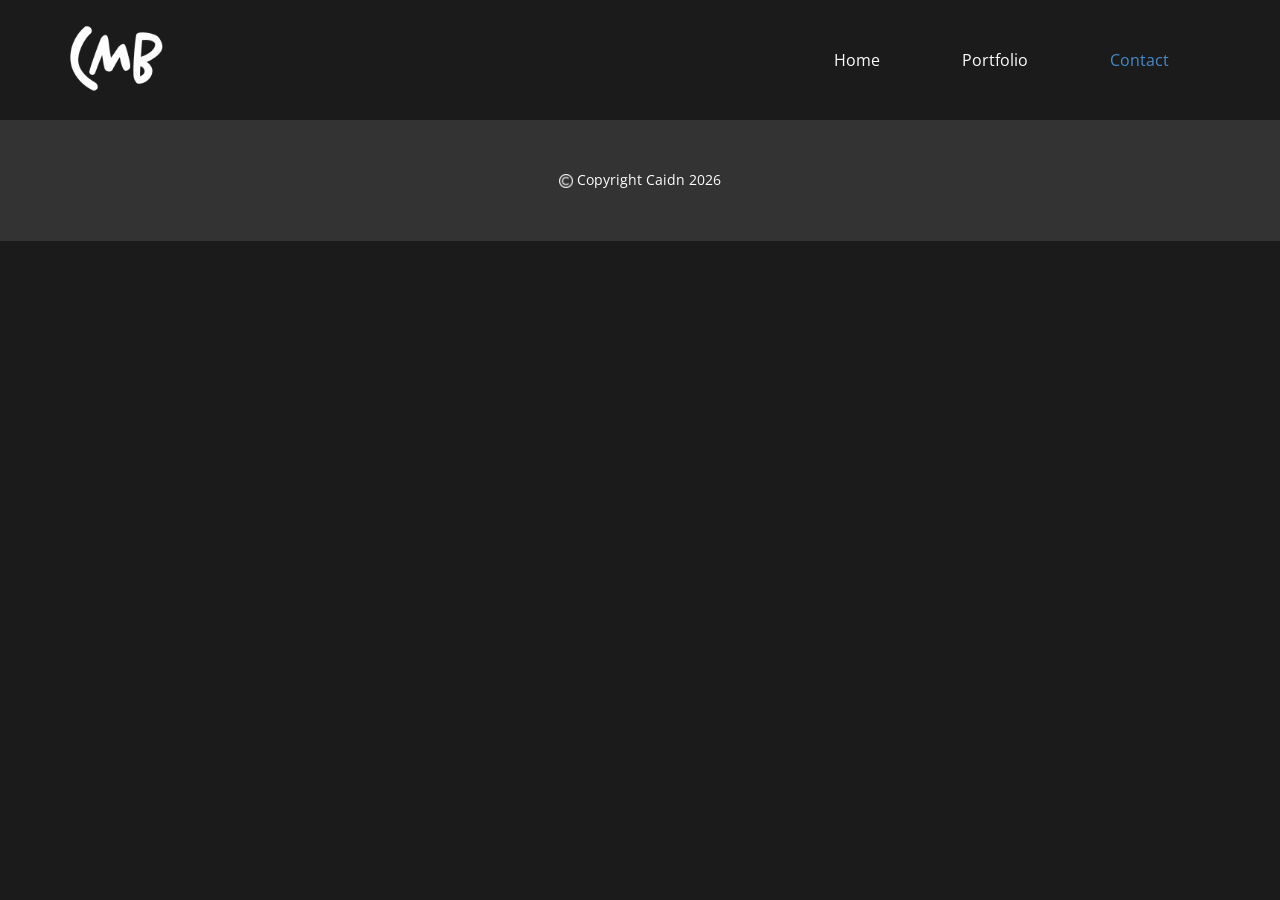
==== Contact.html @ be041316 "Complete design overhaul" ====
<!DOCTYPE html>
<html style="font-size: 16px;" lang="en"><head>
    <meta name="viewport" content="width=device-width, initial-scale=1.0">
    <meta charset="utf-8">
    <meta name="keywords" content="">
    <meta name="description" content="">
    <title>Contact</title>
    <link rel="stylesheet" href="nicepage.css" media="screen">
<link rel="stylesheet" href="Contact.css" media="screen">
    <script class="u-script" type="text/javascript" src="jquery.js" defer=""></script>
    <script class="u-script" type="text/javascript" src="nicepage.js" defer=""></script>
    <meta name="generator" content="Nicepage 8.6.23, nicepage.com">
    <link rel="icon" href="images/cmb-logo2.png">
    
    
    
    <link id="u-page-google-font" rel="stylesheet" href="https://fonts.googleapis.com/css2?display=swap&amp;family=Roboto:ital,wght@0,100;0,200;0,300;0,400;0,500;0,600;0,700;0,800;0,900;1,100;1,200;1,300;1,400;1,500;1,600;1,700;1,800;1,900&amp;family=Open+Sans:ital,wght@0,300;0,400;0,500;0,600;0,700;0,800;1,300;1,400;1,500;1,600;1,700;1,800">
    <script type="application/ld+json">{
		"@context": "http://schema.org",
		"@type": "Organization",
		"name": "Site1",
		"logo": "images/cmb-logo2.png?rand=8e5c"
}</script>
    <meta name="theme-color" content="#478ac9">
    <meta property="og:title" content="Contact">
    <meta property="og:description" content="">
    <meta property="og:type" content="website">
  <meta data-intl-tel-input-cdn-path="intlTelInput/"></head>
  <body data-path-to-root="./" data-include-products="false" class="u-body u-xl-mode" data-lang="en"><header class="u-clearfix u-header u-header" id="header"><div class="u-clearfix u-sheet u-valign-middle-lg u-valign-middle-md u-valign-middle-sm u-valign-middle-xs u-sheet-1">
        <a href="./" data-page-id="881613988" class="u-image u-logo u-image-1" data-image-width="2000" data-image-height="2000">
          <img src="images/cmb-logo2.png?rand=8e5c" class="u-logo-image u-logo-image-1" title="Home">
        </a>
        <nav class="u-menu u-menu-one-level u-offcanvas u-menu-1" role="navigation" aria-label="Menu navigation">
          <div class="menu-collapse" style="font-size: 1rem; letter-spacing: 0px;">
            <a class="u-button-style u-custom-left-right-menu-spacing u-custom-padding-bottom u-custom-text-hover-color u-custom-top-bottom-menu-spacing u-hamburger-link u-nav-link u-text-active-palette-1-base u-text-hover-palette-5-base" href="#" tabindex="-1" aria-label="Open menu" aria-controls="9344">
              <svg class="u-svg-link" viewBox="0 0 24 24"><use xlink:href="#menu-hamburger"></use></svg>
              <svg class="u-svg-content" version="1.1" id="menu-hamburger" viewBox="0 0 16 16" x="0px" y="0px" xmlns:xlink="http://www.w3.org/1999/xlink" xmlns="http://www.w3.org/2000/svg"><g><rect y="1" width="16" height="2"></rect><rect y="7" width="16" height="2"></rect><rect y="13" width="16" height="2"></rect>
</g></svg>
            </a>
          </div>
          <div class="u-custom-menu u-nav-container">
            <ul class="u-nav u-unstyled u-nav-1" role="menubar"><li role="none" class="u-nav-item"><a role="menuitem" class="u-button-style u-nav-link u-text-active-palette-1-base u-text-hover-palette-5-base u-nav-link-2" href="./">Home</a>
</li><li role="none" class="u-nav-item"><a role="menuitem" class="u-button-style u-nav-link u-text-active-palette-1-base u-text-hover-palette-5-base u-nav-link-2" href="Portfolio.html">Portfolio</a>
</li><li role="none" class="u-nav-item"><a role="menuitem" class="u-button-style u-nav-link u-text-active-palette-1-base u-text-hover-palette-5-base u-nav-link-2" href="Contact.html">Contact</a>
</li></ul>
          </div>
          <div class="u-custom-menu u-nav-container-collapse" id="9344" role="region" aria-label="Menu panel">
            <div class="u-black u-container-style u-inner-container-layout u-opacity u-opacity-95 u-sidenav">
              <div class="u-inner-container-layout u-sidenav-overflow">
                <div class="u-menu-close" tabindex="-1" aria-label="Close menu"></div>
                <ul class="u-align-center u-nav u-popupmenu-items u-unstyled u-nav-2" role="menubar"><li role="none" class="u-nav-item"><a role="menuitem" class="u-button-style u-nav-link" href="./">Home</a>
</li><li role="none" class="u-nav-item"><a role="menuitem" class="u-button-style u-nav-link" href="Portfolio.html">Portfolio</a>
</li><li role="none" class="u-nav-item"><a role="menuitem" class="u-button-style u-nav-link" href="Contact.html">Contact</a>
</li></ul>
              </div>
            </div>
            <div class="u-black u-menu-overlay u-opacity u-opacity-70"></div>
          </div>
        </nav>
      </div></header>
    <section class="u-clearfix u-section-1" id="block-1">
      <div class="u-clearfix u-sheet u-sheet-1"></div>
    </section>
    
    
    
    <footer class="u-align-center u-clearfix u-container-align-center u-footer u-grey-80 u-footer" id="footer"><div class="u-clearfix u-sheet u-valign-middle-xl u-sheet-1">
        <p class="u-small-text u-text u-text-variant u-text-1"><span class="u-file-icon u-icon u-text-white"><img src="images/1294391-c0ba6b8b.png" alt=""></span>&nbsp;Copyright ​Caidn 2026
        </p>
      </div></footer>
  
</body></html>
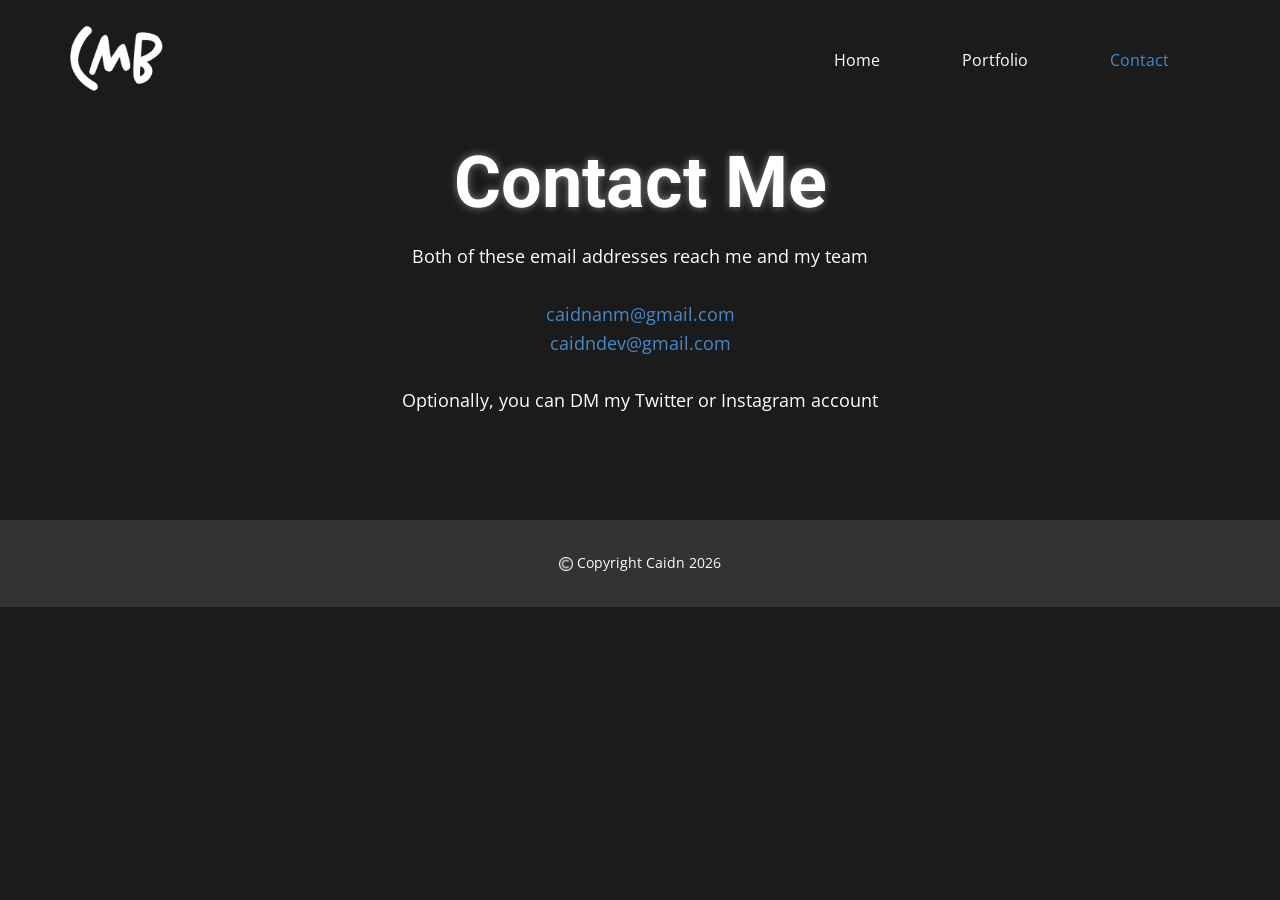
==== commit 398b2b21: "Completed the Portfolio and Contact Page" ====
--- a/Contact.html
+++ b/Contact.html
@@ -18,17 +18,17 @@
     <script type="application/ld+json">{
 		"@context": "http://schema.org",
 		"@type": "Organization",
-		"name": "Site1",
-		"logo": "images/cmb-logo2.png?rand=8e5c"
+		"name": "Caidn",
+		"logo": "/images/cmb-logo2.png?rand=8e5c"
 }</script>
     <meta name="theme-color" content="#478ac9">
     <meta property="og:title" content="Contact">
     <meta property="og:description" content="">
     <meta property="og:type" content="website">
   <meta data-intl-tel-input-cdn-path="intlTelInput/"></head>
-  <body data-path-to-root="./" data-include-products="false" class="u-body u-xl-mode" data-lang="en"><header class="u-clearfix u-header u-header" id="header"><div class="u-clearfix u-sheet u-valign-middle-lg u-valign-middle-md u-valign-middle-sm u-valign-middle-xs u-sheet-1">
-        <a href="./" data-page-id="881613988" class="u-image u-logo u-image-1" data-image-width="2000" data-image-height="2000">
-          <img src="images/cmb-logo2.png?rand=8e5c" class="u-logo-image u-logo-image-1" title="Home">
+  <body data-path-to-root="/" data-include-products="false" class="u-body u-clearfix u-xl-mode" data-lang="en"><header class="u-clearfix u-header u-header" id="header"><div class="u-clearfix u-sheet u-valign-middle-lg u-valign-middle-md u-valign-middle-sm u-valign-middle-xs u-sheet-1">
+        <a href="/" data-page-id="881613988" class="u-image u-logo u-image-1" data-image-width="2000" data-image-height="2000">
+          <img src="/images/cmb-logo2.png?rand=8e5c" class="u-logo-image u-logo-image-1" title="Home">
         </a>
         <nav class="u-menu u-menu-one-level u-offcanvas u-menu-1" role="navigation" aria-label="Menu navigation">
           <div class="menu-collapse" style="font-size: 1rem; letter-spacing: 0px;">
@@ -39,18 +39,18 @@
             </a>
           </div>
           <div class="u-custom-menu u-nav-container">
-            <ul class="u-nav u-unstyled u-nav-1" role="menubar"><li role="none" class="u-nav-item"><a role="menuitem" class="u-button-style u-nav-link u-text-active-palette-1-base u-text-hover-palette-5-base u-nav-link-2" href="./">Home</a>
-</li><li role="none" class="u-nav-item"><a role="menuitem" class="u-button-style u-nav-link u-text-active-palette-1-base u-text-hover-palette-5-base u-nav-link-2" href="Portfolio.html">Portfolio</a>
-</li><li role="none" class="u-nav-item"><a role="menuitem" class="u-button-style u-nav-link u-text-active-palette-1-base u-text-hover-palette-5-base u-nav-link-2" href="Contact.html">Contact</a>
+            <ul class="u-nav u-unstyled u-nav-1" role="menubar"><li role="none" class="u-nav-item"><a role="menuitem" class="u-button-style u-nav-link u-text-active-palette-1-base u-text-hover-palette-5-base u-nav-link-2" href="/">Home</a>
+</li><li role="none" class="u-nav-item"><a role="menuitem" class="u-button-style u-nav-link u-text-active-palette-1-base u-text-hover-palette-5-base u-nav-link-2" href="/Portfolio.html">Portfolio</a>
+</li><li role="none" class="u-nav-item"><a role="menuitem" class="u-button-style u-nav-link u-text-active-palette-1-base u-text-hover-palette-5-base u-nav-link-2" href="/Contact.html">Contact</a>
 </li></ul>
           </div>
           <div class="u-custom-menu u-nav-container-collapse" id="9344" role="region" aria-label="Menu panel">
             <div class="u-black u-container-style u-inner-container-layout u-opacity u-opacity-95 u-sidenav">
               <div class="u-inner-container-layout u-sidenav-overflow">
                 <div class="u-menu-close" tabindex="-1" aria-label="Close menu"></div>
-                <ul class="u-align-center u-nav u-popupmenu-items u-unstyled u-nav-2" role="menubar"><li role="none" class="u-nav-item"><a role="menuitem" class="u-button-style u-nav-link" href="./">Home</a>
-</li><li role="none" class="u-nav-item"><a role="menuitem" class="u-button-style u-nav-link" href="Portfolio.html">Portfolio</a>
-</li><li role="none" class="u-nav-item"><a role="menuitem" class="u-button-style u-nav-link" href="Contact.html">Contact</a>
+                <ul class="u-align-center u-nav u-popupmenu-items u-unstyled u-nav-2" role="menubar"><li role="none" class="u-nav-item"><a role="menuitem" class="u-button-style u-nav-link" href="/">Home</a>
+</li><li role="none" class="u-nav-item"><a role="menuitem" class="u-button-style u-nav-link" href="/Portfolio.html">Portfolio</a>
+</li><li role="none" class="u-nav-item"><a role="menuitem" class="u-button-style u-nav-link" href="/Contact.html">Contact</a>
 </li></ul>
               </div>
             </div>
@@ -59,13 +59,23 @@
         </nav>
       </div></header>
     <section class="u-clearfix u-section-1" id="block-1">
-      <div class="u-clearfix u-sheet u-sheet-1"></div>
+      <div class="u-clearfix u-sheet u-sheet-1">
+        <h1 class="u-text u-text-default u-text-1">Contact Me</h1>
+        <p class="u-align-center u-text u-text-default u-text-2">Both of these email addresses reach me and my team<br>
+          <br>
+          <a href="mailto:caidnanm@gmail.com" class="u-active-none u-border-none u-btn u-button-link u-button-style u-hover-none u-none u-text-palette-1-base u-btn-1">caidnanm@gmail.com<br>
+          </a>
+          <a href="mailto:caidndev@gmail.com" class="u-active-none u-border-none u-btn u-button-link u-button-style u-hover-none u-none u-text-palette-1-base u-btn-2">caidndev@gmail.com</a>
+          <br>
+          <br>Optionally, you can DM my Twitter or Instagram account
+        </p>
+      </div>
     </section>
     
     
     
     <footer class="u-align-center u-clearfix u-container-align-center u-footer u-grey-80 u-footer" id="footer"><div class="u-clearfix u-sheet u-valign-middle-xl u-sheet-1">
-        <p class="u-small-text u-text u-text-variant u-text-1"><span class="u-file-icon u-icon u-text-white"><img src="images/1294391-c0ba6b8b.png" alt=""></span>&nbsp;Copyright ​Caidn 2026
+        <p class="u-small-text u-text u-text-variant u-text-1"><span class="u-file-icon u-icon u-text-white"><img src="/images/1294391-c0ba6b8b.png" alt=""></span>&nbsp;Copyright ​Caidn 2026
         </p>
       </div></footer>
   
--- a/nicepage.css
+++ b/nicepage.css
@@ -45995,33 +45995,17 @@
 }
 
 .u-footer .u-sheet-1 {
-  min-height: 121px;
+  min-height: 87px;
 }
 
 .u-footer .u-text-1 {
   width: 417px;
-  margin: 49px auto;
-}
-@media (max-width: 1199px) {
-  .u-footer .u-sheet-1 {
-    min-height: 99px;
-  }
-}
-@media (max-width: 991px) {
-  .u-footer .u-sheet-1 {
-    min-height: 76px;
-  }
-}
-@media (max-width: 767px) {
-  .u-footer .u-sheet-1 {
-    min-height: 57px;
-  }
-}
+  margin: 32px auto;
+}
+
+
+
 @media (max-width: 575px) {
-  .u-footer .u-sheet-1 {
-    min-height: 36px;
-  }
-
   .u-footer .u-text-1 {
     width: 340px;
   }
--- a/Contact.css
+++ b/Contact.css
@@ -0,0 +1,25 @@
+.u-section-1 .u-sheet-1 {
+  min-height: 400px;
+}
+
+.u-section-1 .u-text-1 {
+  font-weight: 700;
+  text-shadow: 0px 0px 8px rgba(128,128,128,1);
+  margin: 23px auto 0;
+}
+
+.u-section-1 .u-text-2 {
+  margin-left: auto;
+  margin-right: auto;
+  margin-bottom: 60px;
+}
+
+.u-section-1 .u-btn-1 {
+  background-image: none;
+  padding: 0;
+}
+
+.u-section-1 .u-btn-2 {
+  background-image: none;
+  padding: 0;
+}
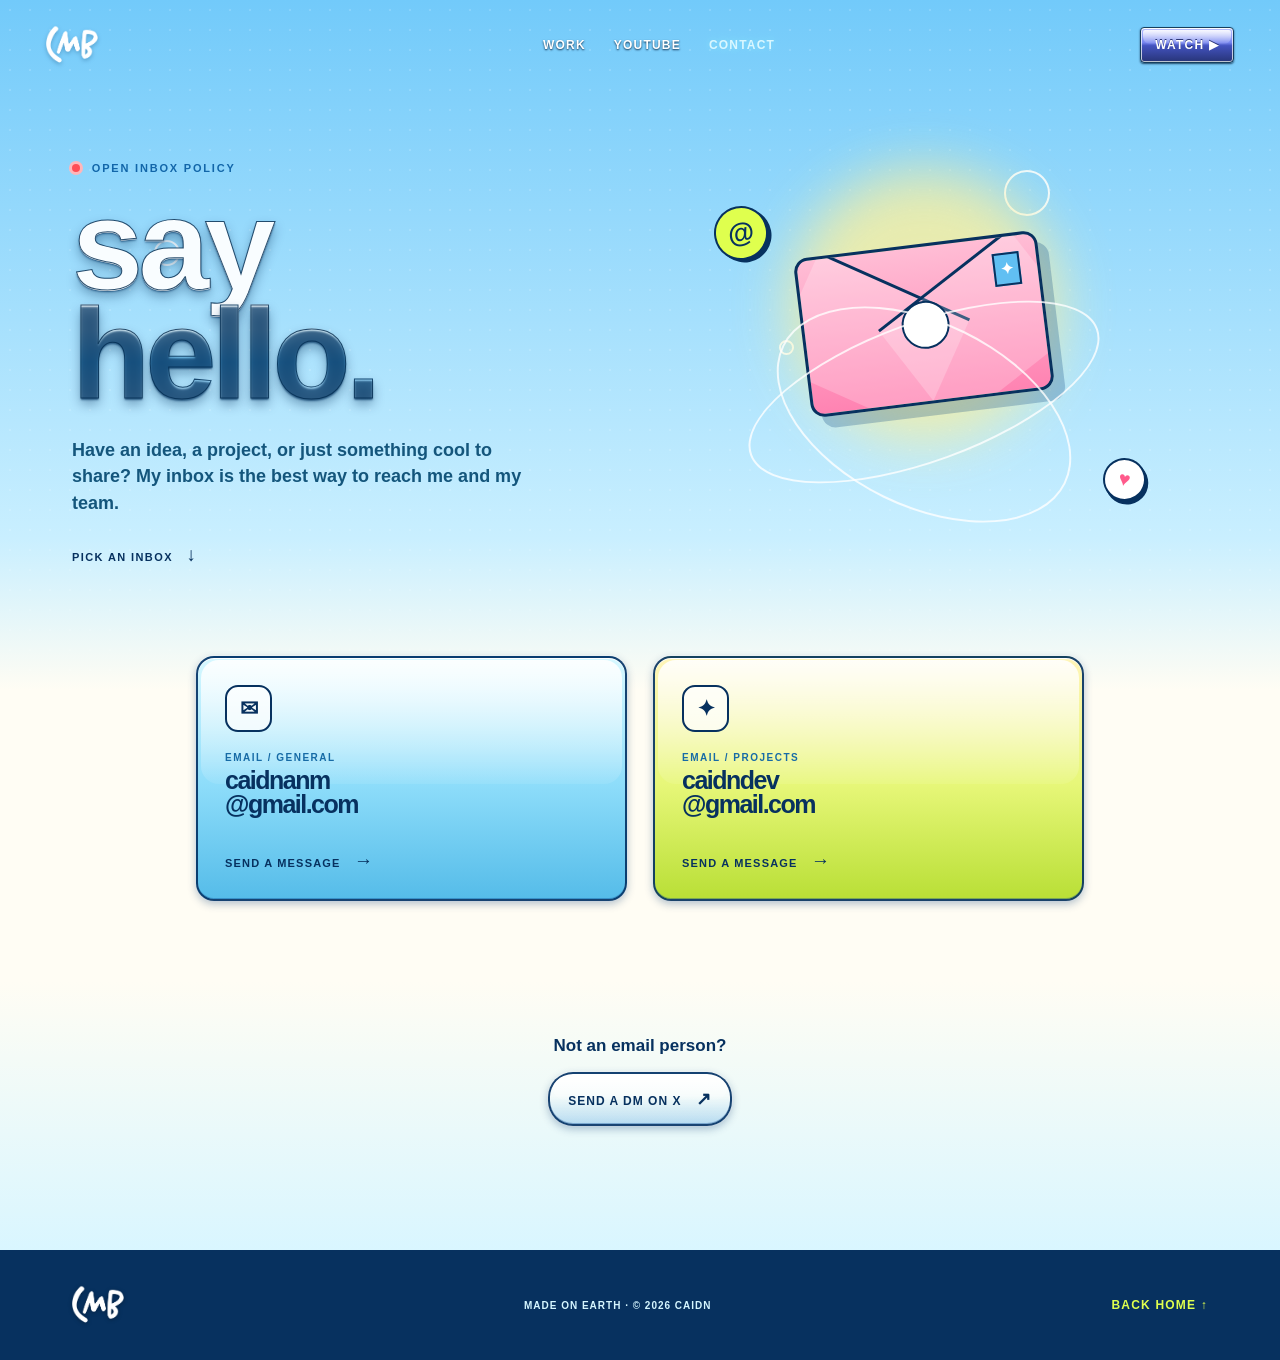
==== commit 6f56bbfc: "WEBSITE REWORK ai" ====
--- a/Contact.html
+++ b/Contact.html
@@ -1,82 +1,158 @@
-<!DOCTYPE html>
-<html style="font-size: 16px;" lang="en"><head>
-    <meta name="viewport" content="width=device-width, initial-scale=1.0">
+<!doctype html>
+<html lang="en">
+  <head>
     <meta charset="utf-8">
-    <meta name="keywords" content="">
-    <meta name="description" content="">
-    <title>Contact</title>
-    <link rel="stylesheet" href="nicepage.css" media="screen">
-<link rel="stylesheet" href="Contact.css" media="screen">
-    <script class="u-script" type="text/javascript" src="jquery.js" defer=""></script>
-    <script class="u-script" type="text/javascript" src="nicepage.js" defer=""></script>
-    <meta name="generator" content="Nicepage 8.6.23, nicepage.com">
+    <meta name="viewport" content="width=device-width, initial-scale=1">
+    <meta name="description" content="Get in touch with Caidn.">
+    <title>
+      Contact Caidn
+    </title>
     <link rel="icon" href="images/cmb-logo2.png">
-    
-    
-    
-    <link id="u-page-google-font" rel="stylesheet" href="https://fonts.googleapis.com/css2?display=swap&amp;family=Roboto:ital,wght@0,100;0,200;0,300;0,400;0,500;0,600;0,700;0,800;0,900;1,100;1,200;1,300;1,400;1,500;1,600;1,700;1,800;1,900&amp;family=Open+Sans:ital,wght@0,300;0,400;0,500;0,600;0,700;0,800;1,300;1,400;1,500;1,600;1,700;1,800">
-    <script type="application/ld+json">{
-		"@context": "http://schema.org",
-		"@type": "Organization",
-		"name": "Caidn",
-		"logo": "/images/cmb-logo2.png?rand=8e5c"
-}</script>
-    <meta name="theme-color" content="#478ac9">
-    <meta property="og:title" content="Contact">
-    <meta property="og:description" content="">
-    <meta property="og:type" content="website">
-  <meta data-intl-tel-input-cdn-path="intlTelInput/"></head>
-  <body data-path-to-root="/" data-include-products="false" class="u-body u-clearfix u-xl-mode" data-lang="en"><header class="u-clearfix u-header u-header" id="header"><div class="u-clearfix u-sheet u-valign-middle-lg u-valign-middle-md u-valign-middle-sm u-valign-middle-xs u-sheet-1">
-        <a href="/" data-page-id="881613988" class="u-image u-logo u-image-1" data-image-width="2000" data-image-height="2000">
-          <img src="/images/cmb-logo2.png?rand=8e5c" class="u-logo-image u-logo-image-1" title="Home">
+    <link rel="stylesheet" href="fonts.css">
+    <link rel="stylesheet" href="Contact.css">
+    <link rel="stylesheet" href="aero.css">
+    <link rel="stylesheet" href="logo.css">
+  </head>
+  <body>
+    <div class="sky" aria-hidden="true">
+      <i class="bubble b1">
+      </i>
+      <i class="bubble b2">
+      </i>
+      <i class="bubble b3">
+      </i>
+    </div>
+    <header class="site-header">
+      <a class="brand" href="index.html" aria-label="Caidn home">
+        <img class="cmb-logo" src="images/cmb-logo2.png" alt="CMB">
+      </a>
+      <nav aria-label="Main navigation">
+        <a href="index.html#work">
+          WORK
         </a>
-        <nav class="u-menu u-menu-one-level u-offcanvas u-menu-1" role="navigation" aria-label="Menu navigation">
-          <div class="menu-collapse" style="font-size: 1rem; letter-spacing: 0px;">
-            <a class="u-button-style u-custom-left-right-menu-spacing u-custom-padding-bottom u-custom-text-hover-color u-custom-top-bottom-menu-spacing u-hamburger-link u-nav-link u-text-active-palette-1-base u-text-hover-palette-5-base" href="#" tabindex="-1" aria-label="Open menu" aria-controls="9344">
-              <svg class="u-svg-link" viewBox="0 0 24 24"><use xlink:href="#menu-hamburger"></use></svg>
-              <svg class="u-svg-content" version="1.1" id="menu-hamburger" viewBox="0 0 16 16" x="0px" y="0px" xmlns:xlink="http://www.w3.org/1999/xlink" xmlns="http://www.w3.org/2000/svg"><g><rect y="1" width="16" height="2"></rect><rect y="7" width="16" height="2"></rect><rect y="13" width="16" height="2"></rect>
-</g></svg>
-            </a>
+        <a href="index.html#youtube">
+          YOUTUBE
+        </a>
+        <a class="current" href="Contact.html">
+          CONTACT
+        </a>
+      </nav>
+      <a class="mini-cta" href="https://www.youtube.com/@Caidn" target="_blank" rel="noreferrer">
+        WATCH
+        <span>
+          ▶
+        </span>
+      </a>
+    </header>
+    <main>
+      <section class="contact-hero">
+        <div class="copy">
+          <p class="eyebrow">
+            <span class="live-dot">
+            </span>
+            OPEN INBOX POLICY
+          </p>
+          <h1>
+            say
+            <br>
+            <em>
+              hello.
+            </em>
+          </h1>
+          <p class="intro">
+            Have an idea, a project, or just something cool to share? My inbox is the best way to reach me and my team.
+          </p>
+          <div class="arrow-note">
+            PICK AN INBOX
+            <span>
+              ↓
+            </span>
           </div>
-          <div class="u-custom-menu u-nav-container">
-            <ul class="u-nav u-unstyled u-nav-1" role="menubar"><li role="none" class="u-nav-item"><a role="menuitem" class="u-button-style u-nav-link u-text-active-palette-1-base u-text-hover-palette-5-base u-nav-link-2" href="/">Home</a>
-</li><li role="none" class="u-nav-item"><a role="menuitem" class="u-button-style u-nav-link u-text-active-palette-1-base u-text-hover-palette-5-base u-nav-link-2" href="/Portfolio.html">Portfolio</a>
-</li><li role="none" class="u-nav-item"><a role="menuitem" class="u-button-style u-nav-link u-text-active-palette-1-base u-text-hover-palette-5-base u-nav-link-2" href="/Contact.html">Contact</a>
-</li></ul>
+        </div>
+        <div class="message-orb" aria-hidden="true">
+          <div class="orb-glow">
           </div>
-          <div class="u-custom-menu u-nav-container-collapse" id="9344" role="region" aria-label="Menu panel">
-            <div class="u-black u-container-style u-inner-container-layout u-opacity u-opacity-95 u-sidenav">
-              <div class="u-inner-container-layout u-sidenav-overflow">
-                <div class="u-menu-close" tabindex="-1" aria-label="Close menu"></div>
-                <ul class="u-align-center u-nav u-popupmenu-items u-unstyled u-nav-2" role="menubar"><li role="none" class="u-nav-item"><a role="menuitem" class="u-button-style u-nav-link" href="/">Home</a>
-</li><li role="none" class="u-nav-item"><a role="menuitem" class="u-button-style u-nav-link" href="/Portfolio.html">Portfolio</a>
-</li><li role="none" class="u-nav-item"><a role="menuitem" class="u-button-style u-nav-link" href="/Contact.html">Contact</a>
-</li></ul>
-              </div>
-            </div>
-            <div class="u-black u-menu-overlay u-opacity u-opacity-70"></div>
+          <div class="envelope">
+            <span class="stamp">
+              ✦
+            </span>
+            <i>
+            </i>
           </div>
-        </nav>
-      </div></header>
-    <section class="u-clearfix u-section-1" id="block-1">
-      <div class="u-clearfix u-sheet u-sheet-1">
-        <h1 class="u-text u-text-default u-text-1">Contact Me</h1>
-        <p class="u-align-center u-text u-text-default u-text-2">Both of these email addresses reach me and my team<br>
-          <br>
-          <a href="mailto:caidnanm@gmail.com" class="u-active-none u-border-none u-btn u-button-link u-button-style u-hover-none u-none u-text-palette-1-base u-btn-1">caidnanm@gmail.com<br>
-          </a>
-          <a href="mailto:caidndev@gmail.com" class="u-active-none u-border-none u-btn u-button-link u-button-style u-hover-none u-none u-text-palette-1-base u-btn-2">caidndev@gmail.com</a>
-          <br>
-          <br>Optionally, you can DM my Twitter or Instagram account
+          <div class="orbit o1">
+          </div>
+          <div class="orbit o2">
+          </div>
+          <span class="float-icon at">
+            @
+          </span>
+          <span class="float-icon heart">
+            ♥
+          </span>
+        </div>
+      </section>
+      <section class="contact-options">
+        <a class="contact-card email-one" href="mailto:caidnanm@gmail.com">
+          <span class="card-icon">
+            ✉
+          </span>
+          <span class="card-meta">
+            EMAIL / GENERAL
+          </span>
+          <strong>
+            caidnanm
+            <br>
+            @gmail.com
+          </strong>
+          <span class="send">
+            SEND A MESSAGE
+            <b>
+              →
+            </b>
+          </span>
+        </a>
+        <a class="contact-card email-two" href="mailto:caidndev@gmail.com">
+          <span class="card-icon">
+            ✦
+          </span>
+          <span class="card-meta">
+            EMAIL / PROJECTS
+          </span>
+          <strong>
+            caidndev
+            <br>
+            @gmail.com
+          </strong>
+          <span class="send">
+            SEND A MESSAGE
+            <b>
+              →
+            </b>
+          </span>
+        </a>
+      </section>
+      <section class="social-prompt">
+        <p>
+          Not an email person?
         </p>
-      </div>
-    </section>
-    
-    
-    
-    <footer class="u-align-center u-clearfix u-container-align-center u-footer u-grey-80 u-footer" id="footer"><div class="u-clearfix u-sheet u-valign-middle-xl u-sheet-1">
-        <p class="u-small-text u-text u-text-variant u-text-1"><span class="u-file-icon u-icon u-text-white"><img src="/images/1294391-c0ba6b8b.png" alt=""></span>&nbsp;Copyright ​Caidn 2026
-        </p>
-      </div></footer>
-  
-</body></html>+        <a href="https://x.com/CaidnANM" target="_blank" rel="noreferrer">
+          SEND A DM ON X
+          <span>
+            ↗
+          </span>
+        </a>
+      </section>
+    </main>
+    <footer>
+      <a class="brand" href="index.html">
+        <img class="cmb-logo" src="images/cmb-logo2.png" alt="CMB">
+      </a>
+      <p>
+        MADE ON EARTH · © 2026 CAIDN
+      </p>
+      <a href="index.html" class="back-home">
+        BACK HOME ↑
+      </a>
+    </footer>
+  </body>
+</html>
--- a/fonts.css
+++ b/fonts.css
@@ -0,0 +1,27 @@
+/* Coolvetica is used when it is installed on the visitor's device. */
+:root {
+  --display-font: "Coolvetica", "Arial Narrow", Arial, sans-serif;
+  --body-font: "Coolvetica", "Arial Narrow", Arial, sans-serif;
+}
+
+body,
+button,
+input,
+textarea,
+select,
+.brand,
+h1,
+h2,
+h3,
+.card-caption h3,
+.window-body p,
+.game-label,
+.music-label,
+.edit-title,
+.contact-card strong {
+  font-family: var(--body-font) !important;
+}
+
+body.u-body {
+  font-family: var(--body-font) !important;
+}
--- a/Contact.css
+++ b/Contact.css
@@ -1,25 +1,445 @@
-.u-section-1 .u-sheet-1 {
-  min-height: 400px;
-}
-
-.u-section-1 .u-text-1 {
-  font-weight: 700;
-  text-shadow: 0px 0px 8px rgba(128,128,128,1);
-  margin: 23px auto 0;
-}
-
-.u-section-1 .u-text-2 {
-  margin-left: auto;
-  margin-right: auto;
-  margin-bottom: 60px;
-}
-
-.u-section-1 .u-btn-1 {
-  background-image: none;
-  padding: 0;
-}
-
-.u-section-1 .u-btn-2 {
-  background-image: none;
-  padding: 0;
-}+:root {
+  --ink:#07315f;
+  --lime:#dfff4e;
+  --cream:#fffdf4;
+  --pink:#ff93bd
+}
+* {
+  box-sizing:border-box
+}
+body {
+  margin:0;
+  background:var(--cream);
+  color:var(--ink);
+  font-family:Nunito,Arial,sans-serif;
+  font-weight:700;
+  overflow-x:hidden
+}
+.sky {
+  position:absolute;
+  inset:0 0 auto;
+  height:690px;
+  background:linear-gradient(180deg,#72cafa,#c9efff 78%,var(--cream));
+  z-index:-1;
+  overflow:hidden
+}
+.sky:after {
+  content:"";
+  position:absolute;
+  inset:0;
+  background-image:radial-gradient(#fff 1px,transparent 1px);
+  background-size:20px 20px;
+  opacity:.16
+}
+.bubble {
+  position:absolute;
+  border:2px solid rgba(255,255,255,.85);
+  border-radius:50%
+}
+.b1 {
+  width:26px;
+  height:26px;
+  left:12%;
+  top:240px
+}
+.b2 {
+  width:46px;
+  height:46px;
+  right:18%;
+  top:170px
+}
+.b3 {
+  width:15px;
+  height:15px;
+  right:38%;
+  top:340px
+}
+.site-header {
+  height:90px;
+  max-width:1240px;
+  margin:auto;
+  padding:18px 26px;
+  display:flex;
+  align-items:center;
+  justify-content:space-between;
+  position:relative;
+  z-index:2
+}
+.brand {
+  display:flex;
+  align-items:center;
+  gap:9px;
+  text-decoration:none;
+  color:var(--ink);
+  font-family:"Space Grotesk",sans-serif;
+  font-size:21px;
+  font-weight:700;
+  letter-spacing:-1.5px
+}
+.brand-mark {
+  display:grid;
+  place-items:center;
+  width:38px;
+  height:38px;
+  border-radius:50% 48% 48% 48%;
+  background:linear-gradient(135deg,#f4ffb8,#4cdb70);
+  border:2px solid var(--ink);
+  box-shadow:3px 3px 0 var(--ink);
+  font-size:20px;
+  transform:rotate(-8deg)
+}
+.dot {
+  color:#fff;
+  text-shadow:1px 1px 0 var(--ink)
+}
+nav {
+  display:flex;
+  gap:28px;
+  margin-left:80px
+}
+nav a,.mini-cta,.back-home {
+  font-size:12px;
+  letter-spacing:1.2px;
+  text-decoration:none;
+  color:var(--ink)
+}
+nav a:hover,nav .current {
+  color:#fff
+}
+.mini-cta,.contact-card,.social-prompt a {
+  position:relative;
+  isolation:isolate;
+  overflow:hidden;
+  border:2px solid rgba(2,48,99,.9);
+  background:linear-gradient(180deg,rgba(255,255,255,.9) 0%,rgba(255,255,255,.28) 45%,rgba(16,125,212,.24) 100%);
+  box-shadow:inset 0 1px 0 #fff,inset 0 -1px 0 rgba(0,65,140,.34),0 3px 8px rgba(1,53,110,.3),0 0 0 1px rgba(255,255,255,.6)
+}
+.mini-cta:before,.contact-card:before,.social-prompt a:before {
+  content:"";
+  position:absolute;
+  z-index:-1;
+  inset:2px 3px 48%;
+  border-radius:inherit;
+  background:linear-gradient(180deg,rgba(255,255,255,.9),rgba(255,255,255,.08))
+}
+.mini-cta {
+  padding:10px 14px;
+  border-radius:20px
+}
+.contact-hero {
+  max-width:1188px;
+  min-height:515px;
+  padding:72px 26px 55px;
+  margin:auto;
+  display:grid;
+  grid-template-columns:1fr 1fr
+}
+.eyebrow {
+  font-size:11px;
+  letter-spacing:1.8px;
+  margin:0 0 17px;
+  color:#1266a9
+}
+.live-dot {
+  display:inline-block;
+  width:8px;
+  height:8px;
+  margin-right:7px;
+  border-radius:50%;
+  background:#ff4d55;
+  box-shadow:0 0 0 3px #ffb6ba
+}
+.contact-hero h1 {
+  font-family:"Space Grotesk",sans-serif;
+  letter-spacing:-5px;
+  line-height:.85;
+  margin:0;
+  font-size:clamp(78px,10vw,138px);
+  color:rgba(255,255,255,.78);
+  -webkit-text-stroke:2px var(--ink);
+  text-shadow:0 2px 0 #fff,3px 4px 0 rgba(4,55,108,.42),0 7px 15px rgba(0,79,166,.35)
+}
+.contact-hero h1 em {
+  font-style:normal;
+  background:linear-gradient(180deg,#fff,#c7f7ff 36%,#74d1ff 55%,#fff);
+  background-clip:text;
+  -webkit-background-clip:text;
+  color:transparent;
+  -webkit-text-stroke:1.4px var(--ink);
+  text-shadow:3px 4px 0 rgba(4,55,108,.42),0 7px 15px rgba(0,79,166,.35)
+}
+.intro {
+  max-width:450px;
+  line-height:1.48;
+  font-size:18px;
+  color:#14567c;
+  margin:28px 0
+}
+.arrow-note {
+  font-size:11px;
+  letter-spacing:1.4px
+}
+.arrow-note span {
+  font-size:19px;
+  margin-left:9px
+}
+.message-orb {
+  position:relative;
+  min-height:360px
+}
+.orb-glow {
+  position:absolute;
+  left:50%;
+  top:8px;
+  width:270px;
+  height:270px;
+  transform:translateX(-50%);
+  border-radius:50%;
+  background:#fcf09c;
+  filter:blur(27px);
+  opacity:.8
+}
+.envelope {
+  position:absolute;
+  left:50%;
+  top:82px;
+  width:245px;
+  height:160px;
+  transform:translateX(-50%) rotate(-7deg);
+  border:3px solid var(--ink);
+  border-radius:14px;
+  background:linear-gradient(180deg,#ffbdd5,#ff83b2);
+  box-shadow:10px 12px 0 rgba(2,62,123,.25);
+  overflow:hidden
+}
+.envelope:before,.envelope:after {
+  content:"";
+  position:absolute;
+  top:26px;
+  width:165px;
+  height:120px;
+  border-top:3px solid var(--ink);
+  background:rgba(255,255,255,.22)
+}
+.envelope:before {
+  left:-19px;
+  transform:rotate(31deg)
+}
+.envelope:after {
+  right:-19px;
+  transform:rotate(-31deg)
+}
+.envelope i {
+  position:absolute;
+  z-index:1;
+  width:48px;
+  height:48px;
+  border-radius:50%;
+  background:#fff;
+  border:2px solid var(--ink);
+  left:97px;
+  top:54px
+}
+.stamp {
+  position:absolute;
+  right:17px;
+  top:16px;
+  z-index:2;
+  border:2px solid var(--ink);
+  padding:5px;
+  color:#fff;
+  background:#61bff2
+}
+.orbit {
+  position:absolute;
+  left:50%;
+  top:160px;
+  transform:translateX(-50%) rotate(-20deg);
+  width:370px;
+  height:140px;
+  border:2px solid rgba(255,255,255,.8);
+  border-radius:50%
+}
+.o2 {
+  transform:translateX(-50%) rotate(26deg);
+  width:315px;
+  height:185px
+}
+.float-icon {
+  position:absolute;
+  border:2px solid var(--ink);
+  display:grid;
+  place-items:center;
+  border-radius:50%;
+  box-shadow:3px 3px 0 var(--ink)
+}
+.at {
+  top:44px;
+  left:13%;
+  width:54px;
+  height:54px;
+  background:var(--lime);
+  font-size:27px;
+  transform:rotate(-11deg)
+}
+.heart {
+  right:11%;
+  bottom:65px;
+  width:43px;
+  height:43px;
+  background:#fff;
+  font-size:20px;
+  color:#ff5a8b;
+  transform:rotate(12deg)
+}
+.contact-options {
+  max-width:940px;
+  margin:0 auto;
+  padding:35px 26px 80px;
+  display:grid;
+  grid-template-columns:1fr 1fr;
+  gap:26px
+}
+.contact-card {
+  min-height:245px;
+  padding:27px;
+  border-radius:18px;
+  text-decoration:none;
+  color:var(--ink);
+  display:flex;
+  flex-direction:column;
+  transition:.2s
+}
+.contact-card:hover {
+  transform:translateY(-7px);
+  filter:brightness(1.05)
+}
+.email-one {
+  background:linear-gradient(180deg,#d7f8ff 0%,#8eddfa 52%,#55bce9 100%)
+}
+.email-two {
+  background:linear-gradient(180deg,#fff5b9 0%,#e7f779 52%,#b9df36 100%)
+}
+.card-icon {
+  display:grid;
+  place-items:center;
+  width:47px;
+  height:47px;
+  border:2px solid var(--ink);
+  border-radius:13px;
+  background:rgba(255,255,255,.7);
+  font-size:22px
+}
+.card-meta {
+  font-size:10px;
+  letter-spacing:1.5px;
+  color:#176ba6;
+  margin:20px 0 6px
+}
+.contact-card strong {
+  font-family:"Space Grotesk";
+  font-size:25px;
+  line-height:.95;
+  letter-spacing:-1.5px
+}
+.send {
+  margin-top:auto;
+  font-size:11px;
+  letter-spacing:1.2px
+}
+.send b {
+  font-size:19px;
+  margin-left:9px
+}
+.social-prompt {
+  text-align:center;
+  padding:55px 20px 120px;
+  background:linear-gradient(180deg,transparent,#d9f6ff)
+}
+.social-prompt p {
+  font-size:17px;
+  margin:0 0 16px
+}
+.social-prompt a {
+  display:inline-block;
+  border-radius:25px;
+  padding:14px 18px;
+  color:var(--ink);
+  text-decoration:none;
+  font-size:12px;
+  letter-spacing:1px
+}
+.social-prompt a span {
+  margin-left:10px;
+  font-size:18px
+}
+footer {
+  background:var(--ink);
+  color:#d5f6ff;
+  min-height:110px;
+  padding:25px max(26px,calc((100% - 1136px)/2));
+  display:flex;
+  align-items:center;
+  justify-content:space-between;
+  gap:25px
+}
+footer .brand {
+  color:#fff
+}
+footer .brand-mark {
+  box-shadow:none
+}
+footer p {
+  font-size:10px;
+  letter-spacing:1px
+}
+.back-home {
+  color:var(--lime)
+}
+@media(max-width:760px) {
+  .site-header {
+    height:72px;
+    padding:15px 18px
+  }
+  nav {
+    display:none
+  }
+  .mini-cta {
+    font-size:10px;
+    padding:8px 10px
+  }
+  .contact-hero {
+    padding:65px 23px 20px;
+    display:block
+  }
+  .contact-hero h1 {
+    font-size:78px;
+    letter-spacing:-4px
+  }
+  .intro {
+    font-size:16px
+  }
+  .message-orb {
+    min-height:315px;
+    margin-top:20px
+  }
+  .contact-options {
+    grid-template-columns:1fr;
+    padding:25px 22px 65px
+  }
+  .contact-card {
+    min-height:220px
+  }
+  .social-prompt {
+    padding:45px 20px 80px
+  }
+  footer {
+    padding:25px 20px;
+    flex-wrap:wrap
+  }
+  footer p {
+    order:3;
+    width:100%;
+    margin:0
+  }
+}
--- a/aero.css
+++ b/aero.css
@@ -0,0 +1,142 @@
+/*
+ * Windows 7 Aero controls
+ * Shared buttons use a double border, a bright top reflection, and a colored
+ * glass base. Hover states borrow the blue/orange glow from Windows chrome.
+ */
+.mini-cta,
+.button,
+.round-arrow,
+.social-icon {
+  position: relative;
+  isolation: isolate;
+  overflow: hidden;
+  border: 1px solid #163f5f;
+  border-radius: 4px;
+  background: linear-gradient(
+    180deg,
+    rgba(255, 255, 255, 0.86) 0%,
+    rgba(243, 252, 255, 0.52) 42%,
+    rgba(85, 154, 198, 0.54) 52%,
+    rgba(20, 87, 133, 0.8) 100%
+  );
+  box-shadow:
+    inset 0 0 0 1px rgba(255, 255, 255, 0.72),
+    inset 0 1px 0 rgba(255, 255, 255, 0.95),
+    inset 0 -1px 0 rgba(5, 39, 74, 0.7),
+    0 1px 2px rgba(0, 28, 58, 0.75);
+  color: #0a2742;
+  text-shadow: 0 1px 0 rgba(255, 255, 255, 0.72);
+}
+
+.site-header nav a {
+  color: #fff;
+  text-shadow: 0 1px 2px rgba(0, 30, 61, 0.9);
+}
+
+.site-header nav a:hover,
+.site-header nav a.current {
+  color: #d9f7ff;
+  text-shadow: 0 0 8px rgba(138, 235, 255, 0.94);
+}
+
+.mini-cta::before,
+.button::before,
+.round-arrow::before,
+.social-icon::before {
+  content: "";
+  position: absolute;
+  z-index: -1;
+  inset: 2px 2px 52%;
+  border-radius: 2px 2px 7px 7px;
+  background: linear-gradient(180deg, rgba(255, 255, 255, 0.9), rgba(255, 255, 255, 0.05));
+  pointer-events: none;
+}
+
+.primary {
+  background: linear-gradient(180deg, #ffc2c7 0%, #e36d61 44%, #a4382e 53%, #70231e 100%);
+  color: #fff;
+  text-shadow: 0 -1px 0 rgba(66, 13, 12, 0.82);
+}
+
+.mini-cta {
+  background: linear-gradient(180deg, #bbc2ff 0%, #7584ef 43%, #4353bf 52%, #273477 100%);
+  color: #fff;
+  text-shadow: 0 -1px 0 rgba(20, 28, 91, 0.82);
+}
+
+.red,
+.play-badge {
+  background: linear-gradient(180deg, #ffc2c7 0%, #e36d61 44%, #a4382e 53%, #70231e 100%);
+  color: #fff;
+  text-shadow: 0 -1px 0 rgba(66, 13, 12, 0.82);
+}
+
+.social-icon.twitch {
+  background: linear-gradient(180deg, #eee9ff 0%, #c7b7ff 44%, #8c71d0 53%, #5d4695 100%);
+}
+
+.social-icon.x {
+  background: linear-gradient(180deg, #ffffff 0%, #e9f0f5 44%, #b7c9d9 53%, #7890a3 100%);
+}
+
+.social-icon.mail {
+  background: linear-gradient(180deg, #ffe0ed 0%, #ffadce 44%, #d56e9a 53%, #913b61 100%);
+}
+
+.mini-cta:hover,
+.button:hover,
+.round-arrow:hover,
+.social-links a:hover .social-icon {
+  border-color: #7ee9ff;
+  box-shadow:
+    inset 0 0 0 1px rgba(255, 255, 255, 0.86),
+    inset 0 1px 0 #fff,
+    inset 0 -1px 0 rgba(5, 39, 74, 0.7),
+    0 0 8px 2px rgba(39, 203, 255, 0.95),
+    0 0 18px 4px rgba(26, 132, 255, 0.45);
+  filter: saturate(1.1) brightness(1.06);
+}
+
+.red:hover,
+.play-badge:hover {
+  border-color: #ffd274;
+  box-shadow:
+    inset 0 0 0 1px rgba(255, 238, 206, 0.9),
+    inset 0 1px 0 #fff,
+    inset 0 -1px 0 rgba(93, 32, 14, 0.78),
+    0 0 8px 2px rgba(255, 155, 41, 0.96),
+    0 0 19px 4px rgba(255, 99, 24, 0.46);
+}
+
+/* Less cartoonish, Windows-title-bar-like glass typography. */
+.hero h1,
+.section h2,
+.youtube-section h2,
+.connect-section h2,
+.contact-hero h1 {
+  color: #f9fdff;
+  -webkit-text-stroke: 1px rgba(4, 46, 84, 0.84);
+  text-shadow:
+    0 1px 0 #fff,
+    0 2px 2px rgba(0, 50, 96, 0.68),
+    0 6px 12px rgba(0, 42, 85, 0.38);
+}
+
+.youtube-section h2 {
+  width: 100%;
+  margin: 0 auto;
+}
+
+.hero h1 em,
+.section h2 span,
+.youtube-section h2 em,
+.contact-hero h1 em {
+  background: linear-gradient(180deg, #ffffff 0%, #dff7ff 34%, #75cfff 56%, #f9fdff 100%);
+  background-clip: text;
+  -webkit-background-clip: text;
+  color: transparent;
+  -webkit-text-stroke: 1px rgba(4, 46, 84, 0.84);
+  text-shadow:
+    0 2px 2px rgba(0, 50, 96, 0.7),
+    0 6px 12px rgba(0, 42, 85, 0.4);
+}
--- a/logo.css
+++ b/logo.css
@@ -0,0 +1,19 @@
+.brand {
+  gap:0
+}
+.cmb-logo {
+  display:block;
+  width:52px;
+  height:52px;
+  object-fit:contain;
+  filter:drop-shadow(0 2px 2px rgba(1,49,98,.28))
+}
+footer .cmb-logo {
+  filter:drop-shadow(0 1px 2px rgba(0,0,0,.3))
+}
+@media(max-width:760px) {
+  .cmb-logo {
+    width:42px;
+    height:42px
+  }
+}
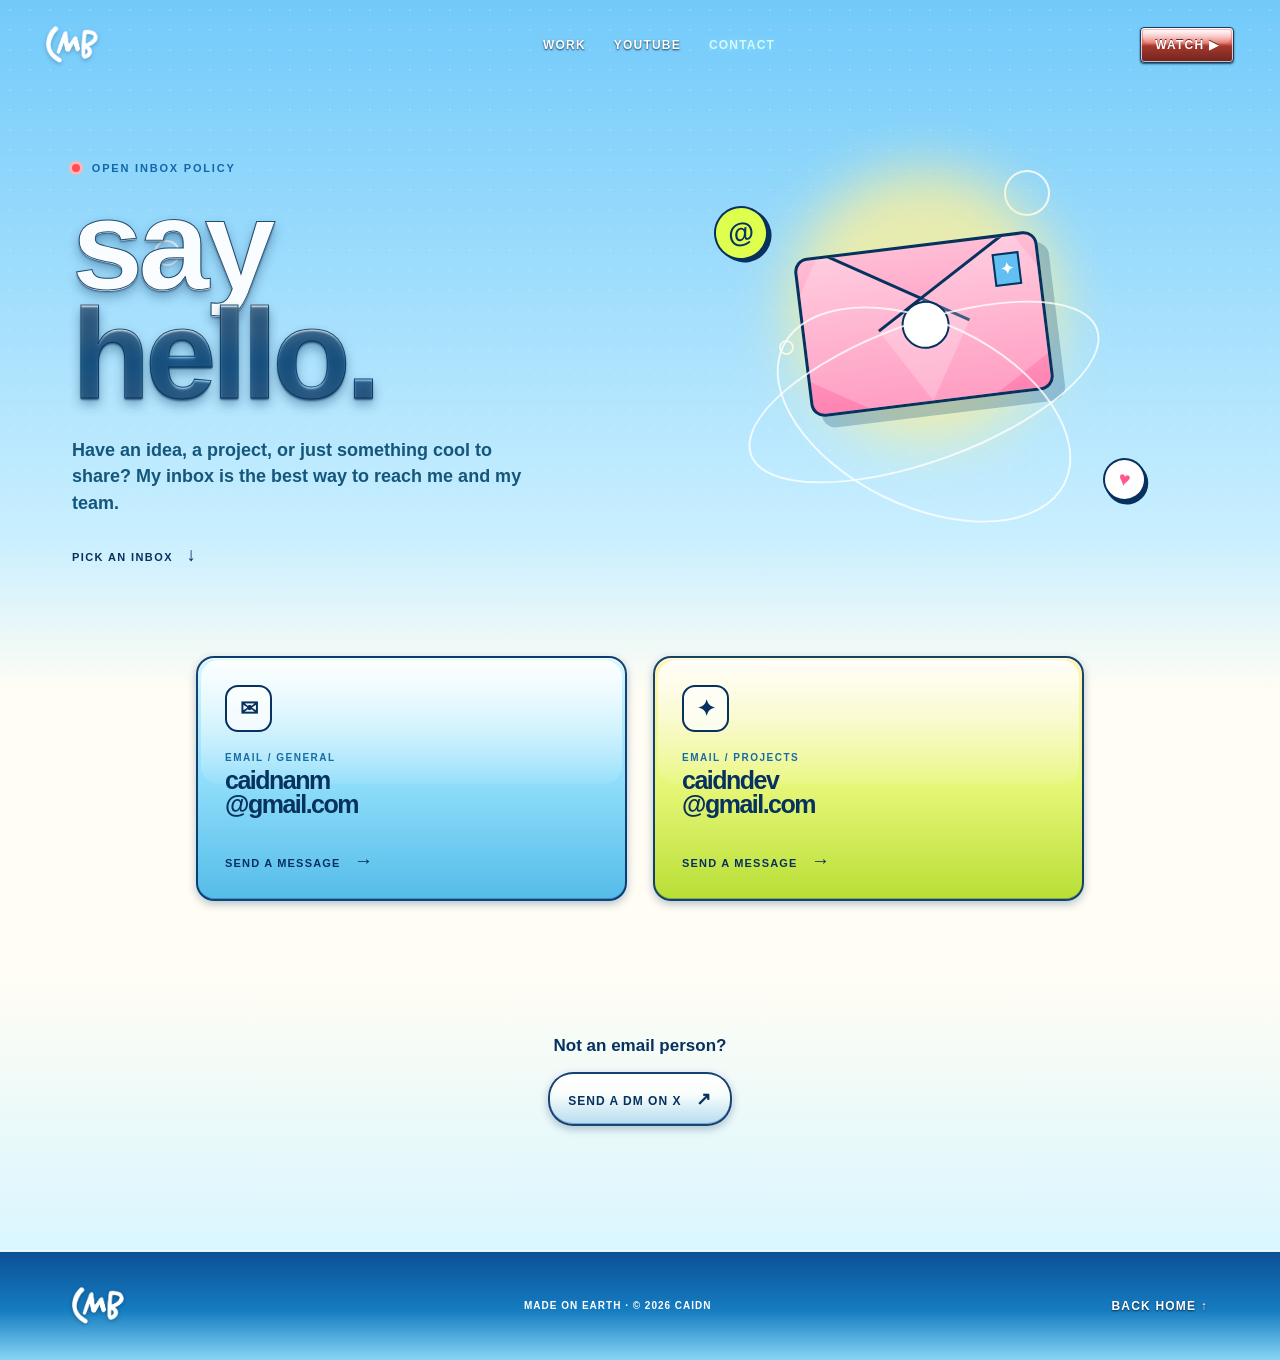
==== commit 870140aa: "Made it easier to read and access on mobile" ====
--- a/Contact.html
+++ b/Contact.html
@@ -12,6 +12,8 @@
     <link rel="stylesheet" href="Contact.css">
     <link rel="stylesheet" href="aero.css">
     <link rel="stylesheet" href="logo.css">
+    <script src="mobile-menu.js" defer>
+    </script>
   </head>
   <body>
     <div class="sky" aria-hidden="true">
@@ -23,10 +25,18 @@
       </i>
     </div>
     <header class="site-header">
+      <button class="mobile-menu-toggle" type="button" aria-expanded="false" aria-controls="main-navigation" aria-label="Open navigation menu">
+        <span>
+        </span>
+        <span>
+        </span>
+        <span>
+        </span>
+      </button>
       <a class="brand" href="index.html" aria-label="Caidn home">
         <img class="cmb-logo" src="images/cmb-logo2.png" alt="CMB">
       </a>
-      <nav aria-label="Main navigation">
+      <nav id="main-navigation" aria-label="Main navigation">
         <a href="index.html#work">
           WORK
         </a>
--- a/aero.css
+++ b/aero.css
@@ -39,6 +39,55 @@
   text-shadow: 0 0 8px rgba(138, 235, 255, 0.94);
 }
 
+.mobile-menu-toggle {
+  display: none;
+}
+
+.hero .eyebrow {
+  color: #fff;
+  text-shadow: 0 1px 2px rgba(0, 32, 64, 0.92);
+}
+
+.hero .live-dot {
+  background: #75e56a;
+  box-shadow: 0 0 0 3px rgba(201, 255, 177, 0.52), 0 0 8px rgba(101, 255, 93, 0.88);
+}
+
+.hero .text-link {
+  color: #fff;
+  text-shadow: 0 1px 2px rgba(0, 32, 64, 0.92);
+}
+
+.hero {
+  display: block;
+  min-height: 535px;
+  padding-top: 42px;
+}
+
+.hero-copy {
+  max-width: 680px;
+  margin: 0 auto;
+  text-align: center;
+}
+
+.hero h1 {
+  font-size: clamp(88px, 12vw, 158px);
+}
+
+.hero-copy .intro {
+  margin-left: auto;
+  margin-right: auto;
+}
+
+.hero-actions {
+  justify-content: center;
+}
+
+.scroll-note {
+  left: 50%;
+  transform: translateX(-50%);
+}
+
 .mini-cta::before,
 .button::before,
 .round-arrow::before,
@@ -59,9 +108,9 @@
 }
 
 .mini-cta {
-  background: linear-gradient(180deg, #bbc2ff 0%, #7584ef 43%, #4353bf 52%, #273477 100%);
-  color: #fff;
-  text-shadow: 0 -1px 0 rgba(20, 28, 91, 0.82);
+  background: linear-gradient(180deg, #ffc2c7 0%, #e36d61 44%, #a4382e 53%, #70231e 100%);
+  color: #fff;
+  text-shadow: 0 -1px 0 rgba(66, 13, 12, 0.82);
 }
 
 .red,
@@ -140,3 +189,99 @@
     0 2px 2px rgba(0, 50, 96, 0.7),
     0 6px 12px rgba(0, 42, 85, 0.4);
 }
+
+.hero h1 em {
+  background: none;
+  -webkit-background-clip: initial;
+  background-clip: initial;
+  color: #87d5f5;
+}
+
+footer,
+.marquee {
+  background: linear-gradient(180deg, #0b4f96 0%, #167dc1 55%, #87d5f5 100%);
+  border-top: 1px solid rgba(255, 255, 255, 0.88);
+  box-shadow: inset 0 1px 0 rgba(255, 255, 255, 0.9);
+  color: #fff;
+}
+
+footer .brand,
+footer .back-top,
+footer .back-home {
+  color: #fff;
+  text-shadow: 0 1px 2px rgba(0, 32, 64, 0.9);
+}
+
+@media (max-width: 760px) {
+  .site-header {
+    position: relative;
+    justify-content: flex-start;
+    gap: 13px;
+  }
+
+  .mobile-menu-toggle {
+    display: grid;
+    width: 38px;
+    height: 34px;
+    padding: 7px;
+    place-content: center;
+    gap: 4px;
+    border: 1px solid #143e60;
+    border-radius: 4px;
+    background: linear-gradient(180deg, #d9f8ff 0%, #83c7e8 48%, #347ba9 100%);
+    box-shadow: inset 0 0 0 1px rgba(255, 255, 255, 0.7), inset 0 1px 0 #fff, 0 1px 2px rgba(0, 31, 62, 0.7);
+    cursor: pointer;
+  }
+
+  .mobile-menu-toggle span {
+    display: block;
+    width: 20px;
+    height: 2px;
+    background: #082c4b;
+    box-shadow: 0 1px 0 rgba(255, 255, 255, 0.8);
+  }
+
+  .mobile-menu-toggle:focus-visible {
+    outline: 2px solid #fff;
+    outline-offset: 2px;
+    box-shadow: 0 0 8px 2px rgba(108, 231, 255, 0.96);
+  }
+
+  .site-header .brand {
+    flex: 0 0 auto;
+  }
+
+  .site-header .mini-cta {
+    margin-left: auto;
+  }
+
+  .site-header nav {
+    display: none;
+    position: absolute;
+    top: 62px;
+    left: 18px;
+    right: 18px;
+    z-index: 10;
+    margin: 0;
+    padding: 10px;
+    flex-direction: column;
+    gap: 0;
+    border: 1px solid #143e60;
+    border-radius: 4px;
+    background: linear-gradient(180deg, rgba(18, 105, 160, 0.98), rgba(5, 57, 105, 0.98));
+    box-shadow: inset 0 1px 0 rgba(255, 255, 255, 0.55), 0 8px 15px rgba(0, 24, 56, 0.4);
+  }
+
+  .site-header.mobile-nav-open nav {
+    display: flex;
+  }
+
+  .site-header nav a {
+    padding: 12px 10px;
+    border-bottom: 1px solid rgba(208, 246, 255, 0.25);
+  }
+
+  .site-header nav a:last-child {
+    border-bottom: 0;
+  }
+}
